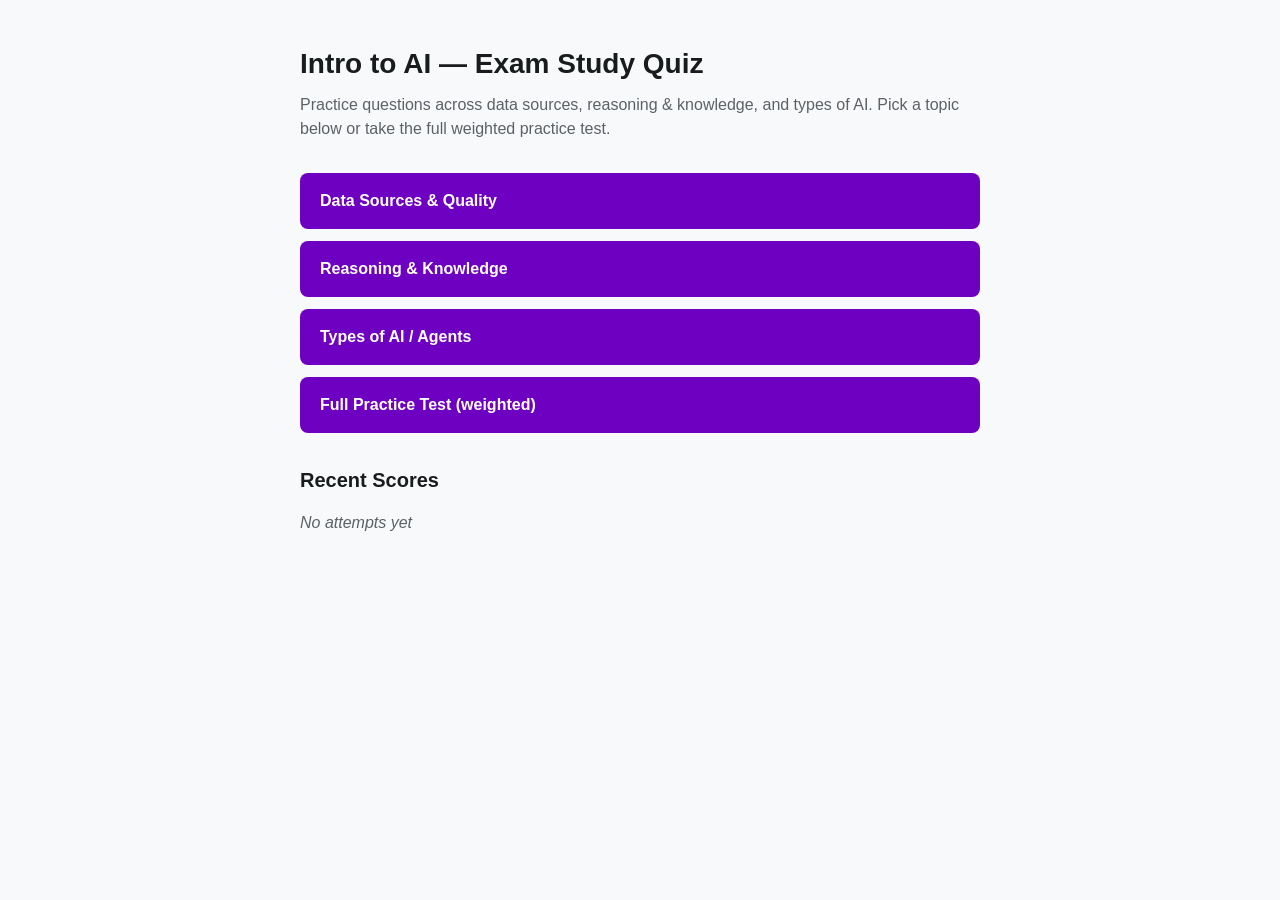
==== index.html @ 42a0de44 "Build initial quiz app: 110 real questions, quiz flow, results, storage Simple flat UI to start; gla" ====
<!DOCTYPE html>
<html lang="en">
<head>
<meta charset="UTF-8">
<meta name="viewport" content="width=device-width, initial-scale=1.0">
<title>Intro to AI — Exam Study Quiz</title>
<link rel="stylesheet" href="css/style.css">
</head>
<body>
<div class="container">
  <h1>Intro to AI — Exam Study Quiz</h1>
  <p class="subtitle">Practice questions across data sources, reasoning &amp; knowledge, and types of AI. Pick a topic below or take the full weighted practice test.</p>

  <div class="topic-list">
    <a class="btn" href="quiz.html?topic=data-sources">Data Sources &amp; Quality</a>
    <a class="btn" href="quiz.html?topic=reasoning-knowledge">Reasoning &amp; Knowledge</a>
    <a class="btn" href="quiz.html?topic=types-of-ai">Types of AI / Agents</a>
    <a class="btn" href="quiz.html?topic=full">Full Practice Test (weighted)</a>
  </div>

  <h2>Recent Scores</h2>
  <ul class="attempt-list" id="attempt-list"></ul>
</div>

<script src="js/storage.js"></script>
<script>
  const TOPIC_LABELS = {
    'data-sources': 'Data Sources & Quality',
    'reasoning-knowledge': 'Reasoning & Knowledge',
    'types-of-ai': 'Types of AI / Agents',
    'full': 'Full Practice Test',
  };

  function renderAttempts() {
    const list = document.getElementById('attempt-list');
    const attempts = getRecentAttempts(10);

    if (attempts.length === 0) {
      list.innerHTML = '<li class="empty-state">No attempts yet</li>';
      return;
    }

    list.innerHTML = attempts.map((a) => {
      const date = new Date(a.date).toLocaleDateString(undefined, { month: 'short', day: 'numeric', year: 'numeric' });
      const pct = a.total > 0 ? Math.round((a.score / a.total) * 100) : 0;
      const topicLabel = TOPIC_LABELS[a.topic] || a.topic;
      return `<li class="attempt-item">
        <span>${date} — <span class="topic">${topicLabel}</span></span>
        <span class="score">${a.score}/${a.total} (${pct}%)</span>
      </li>`;
    }).join('');
  }

  renderAttempts();
</script>
</body>
</html>
---- css/style.css ----
:root {
  --accent: #6e00c1;
  --accent-dark: #52008f;
  --bg: #f8f9fa;
  --surface: #ffffff;
  --text: #191c1d;
  --text-muted: #5c6166;
  --border: #e1e3e4;
  --correct: #1a7f37;
  --incorrect: #ba1a1a;
  --radius: 0.5rem;
}

* {
  box-sizing: border-box;
}

body {
  margin: 0;
  font-family: -apple-system, BlinkMacSystemFont, 'Segoe UI', Roboto, sans-serif;
  background: var(--bg);
  color: var(--text);
  font-size: 16px;
  line-height: 1.5;
}

.container {
  max-width: 720px;
  margin: 0 auto;
  padding: 24px 20px 64px;
}

h1 {
  font-size: 28px;
  margin-bottom: 8px;
}

h2 {
  font-size: 20px;
  margin-top: 32px;
}

p.subtitle {
  color: var(--text-muted);
  margin-top: 0;
  margin-bottom: 32px;
}

.topic-list {
  display: flex;
  flex-direction: column;
  gap: 12px;
}

.btn {
  display: block;
  width: 100%;
  padding: 16px 20px;
  border: none;
  border-radius: var(--radius);
  background: var(--accent);
  color: #fff;
  font-size: 16px;
  font-weight: 600;
  text-align: left;
  cursor: pointer;
  text-decoration: none;
  box-sizing: border-box;
}

.btn:hover {
  background: var(--accent-dark);
}

.btn.secondary {
  background: var(--surface);
  color: var(--accent);
  border: 1px solid var(--accent);
}

.btn.secondary:hover {
  background: #f3ebfb;
}

.btn:disabled {
  opacity: 0.5;
  cursor: not-allowed;
}

.attempt-list {
  list-style: none;
  padding: 0;
  margin: 0;
  display: flex;
  flex-direction: column;
  gap: 8px;
}

.attempt-item {
  background: var(--surface);
  border: 1px solid var(--border);
  border-radius: var(--radius);
  padding: 12px 16px;
  display: flex;
  justify-content: space-between;
  gap: 12px;
  font-size: 14px;
}

.attempt-item .topic {
  font-weight: 600;
}

.attempt-item .score {
  color: var(--accent);
  font-weight: 700;
}

.empty-state {
  color: var(--text-muted);
  font-style: italic;
}

.progress {
  font-size: 14px;
  color: var(--text-muted);
  margin-bottom: 8px;
}

.question-card {
  background: var(--surface);
  border: 1px solid var(--border);
  border-radius: var(--radius);
  padding: 24px;
  margin-bottom: 16px;
}

.question-text {
  font-size: 18px;
  font-weight: 600;
  margin-top: 0;
  margin-bottom: 20px;
}

.choices {
  display: flex;
  flex-direction: column;
  gap: 10px;
}

.choice-btn {
  display: block;
  width: 100%;
  text-align: left;
  padding: 14px 16px;
  border: 1px solid var(--border);
  border-radius: var(--radius);
  background: var(--surface);
  font-size: 15px;
  cursor: pointer;
  color: var(--text);
}

.choice-btn:hover:not(:disabled) {
  border-color: var(--accent);
}

.choice-btn:disabled {
  cursor: default;
}

.choice-btn.correct {
  border-color: var(--correct);
  background: #e9f7ee;
  color: var(--correct);
  font-weight: 600;
}

.choice-btn.incorrect {
  border-color: var(--incorrect);
  background: #fdecec;
  color: var(--incorrect);
  font-weight: 600;
}

.feedback {
  margin-top: 16px;
  padding: 16px;
  border-radius: var(--radius);
  background: #f3f4f5;
}

.feedback.correct {
  background: #e9f7ee;
}

.feedback.incorrect {
  background: #fdecec;
}

.feedback-label {
  font-weight: 700;
  margin-bottom: 4px;
}

.feedback-label.correct {
  color: var(--correct);
}

.feedback-label.incorrect {
  color: var(--incorrect);
}

.score-summary {
  text-align: center;
  background: var(--surface);
  border: 1px solid var(--border);
  border-radius: var(--radius);
  padding: 32px 20px;
  margin-bottom: 24px;
}

.score-summary .score-big {
  font-size: 40px;
  font-weight: 800;
  color: var(--accent);
}

.missed-question {
  background: var(--surface);
  border: 1px solid var(--border);
  border-radius: var(--radius);
  padding: 20px;
  margin-bottom: 16px;
}

.missed-question .label {
  font-size: 13px;
  font-weight: 700;
  text-transform: uppercase;
  color: var(--text-muted);
  margin-top: 12px;
}

.missed-question .your-answer {
  color: var(--incorrect);
}

.missed-question .correct-answer {
  color: var(--correct);
}

.actions {
  display: flex;
  flex-direction: column;
  gap: 12px;
  margin-top: 24px;
}

@media (min-width: 480px) {
  .actions {
    flex-direction: row;
  }
}
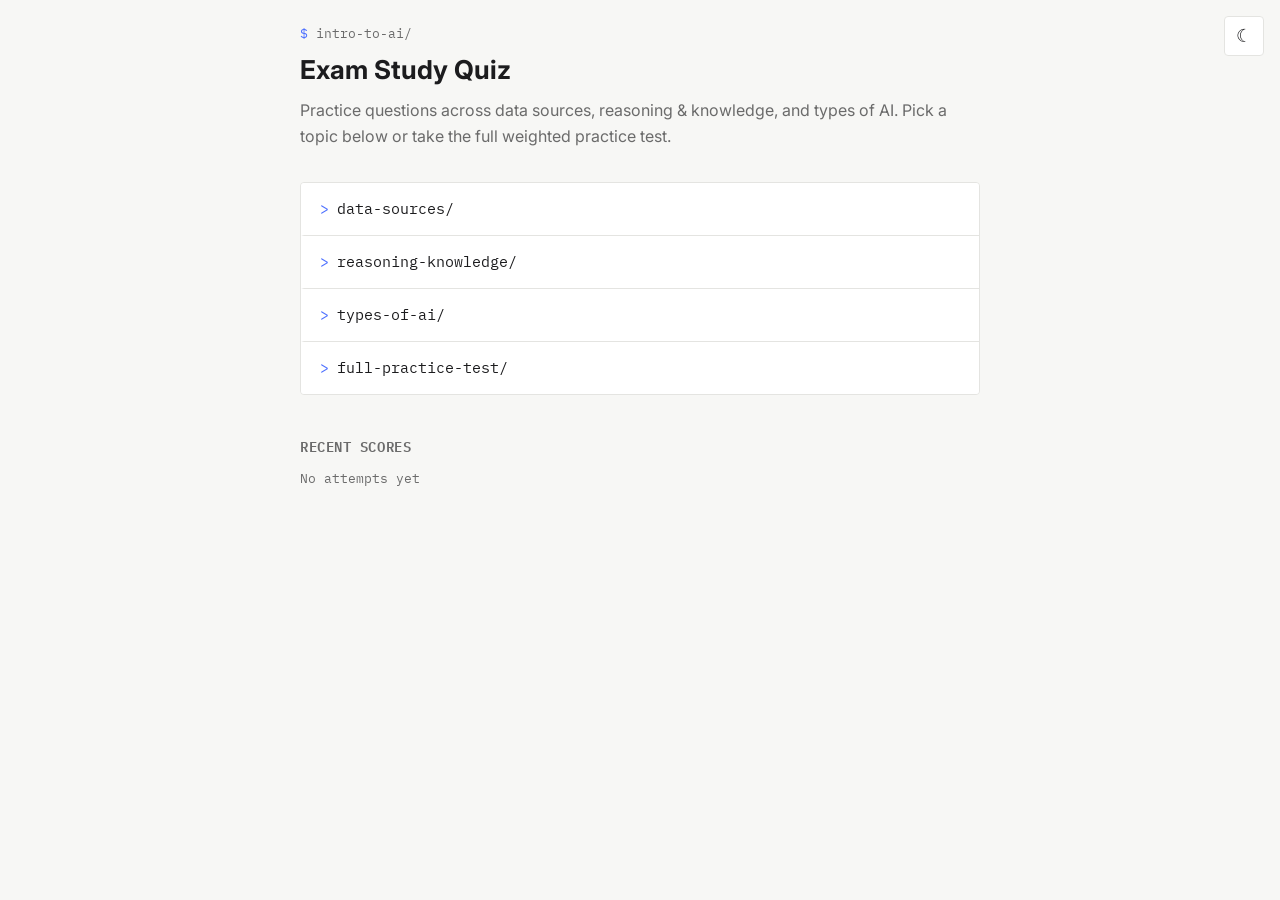
==== commit 47012d8c: "Replace flat design with terminal/IDE aesthetic + day/night theme Directory-listing topic picker, mo" ====
--- a/index.html
+++ b/index.html
@@ -4,18 +4,24 @@
 <meta charset="UTF-8">
 <meta name="viewport" content="width=device-width, initial-scale=1.0">
 <title>Intro to AI — Exam Study Quiz</title>
+<link rel="preconnect" href="https://fonts.googleapis.com">
+<link rel="preconnect" href="https://fonts.gstatic.com" crossorigin>
+<link href="https://fonts.googleapis.com/css2?family=IBM+Plex+Mono:wght@400;500;600;700&family=Inter:wght@400;500;600;700&display=swap" rel="stylesheet">
 <link rel="stylesheet" href="css/style.css">
+<script src="js/theme.js"></script>
 </head>
 <body>
+<button class="theme-toggle" id="theme-toggle" type="button"></button>
 <div class="container">
-  <h1>Intro to AI — Exam Study Quiz</h1>
+  <p class="prompt-line">intro-to-ai/</p>
+  <h1>Exam Study Quiz</h1>
   <p class="subtitle">Practice questions across data sources, reasoning &amp; knowledge, and types of AI. Pick a topic below or take the full weighted practice test.</p>
 
   <div class="topic-list">
-    <a class="btn" href="quiz.html?topic=data-sources">Data Sources &amp; Quality</a>
-    <a class="btn" href="quiz.html?topic=reasoning-knowledge">Reasoning &amp; Knowledge</a>
-    <a class="btn" href="quiz.html?topic=types-of-ai">Types of AI / Agents</a>
-    <a class="btn" href="quiz.html?topic=full">Full Practice Test (weighted)</a>
+    <a class="dir-row" href="quiz.html?topic=data-sources"><span class="dir-prefix">&gt;</span> data-sources/</a>
+    <a class="dir-row" href="quiz.html?topic=reasoning-knowledge"><span class="dir-prefix">&gt;</span> reasoning-knowledge/</a>
+    <a class="dir-row" href="quiz.html?topic=types-of-ai"><span class="dir-prefix">&gt;</span> types-of-ai/</a>
+    <a class="dir-row" href="quiz.html?topic=full"><span class="dir-prefix">&gt;</span> full-practice-test/</a>
   </div>
 
   <h2>Recent Scores</h2>
@@ -25,10 +31,10 @@
 <script src="js/storage.js"></script>
 <script>
   const TOPIC_LABELS = {
-    'data-sources': 'Data Sources & Quality',
-    'reasoning-knowledge': 'Reasoning & Knowledge',
-    'types-of-ai': 'Types of AI / Agents',
-    'full': 'Full Practice Test',
+    'data-sources': 'data-sources',
+    'reasoning-knowledge': 'reasoning-knowledge',
+    'types-of-ai': 'types-of-ai',
+    'full': 'full-practice-test',
   };
 
   function renderAttempts() {
@@ -45,7 +51,7 @@
       const pct = a.total > 0 ? Math.round((a.score / a.total) * 100) : 0;
       const topicLabel = TOPIC_LABELS[a.topic] || a.topic;
       return `<li class="attempt-item">
-        <span>${date} — <span class="topic">${topicLabel}</span></span>
+        <span class="topic">${date} — ${topicLabel}</span>
         <span class="score">${a.score}/${a.total} (${pct}%)</span>
       </li>`;
     }).join('');
--- a/css/style.css
+++ b/css/style.css
@@ -1,27 +1,43 @@
 :root {
-  --accent: #6e00c1;
-  --accent-dark: #52008f;
-  --bg: #f8f9fa;
-  --surface: #ffffff;
-  --text: #191c1d;
-  --text-muted: #5c6166;
-  --border: #e1e3e4;
-  --correct: #1a7f37;
-  --incorrect: #ba1a1a;
-  --radius: 0.5rem;
+  --bg: #F7F7F5;
+  --surface: #FFFFFF;
+  --border: #E4E4E1;
+  --text: #1C1C1E;
+  --text-muted: #6B6B6B;
+
+  --accent: #4C6FFF;
+  --pass: #3FB950;
+  --fail: #F85149;
+
+  --font-mono: 'IBM Plex Mono', ui-monospace, SFMono-Regular, Menlo, Consolas, monospace;
+  --font-sans: 'Inter', system-ui, -apple-system, BlinkMacSystemFont, 'Segoe UI', sans-serif;
+
+  --radius: 4px;
+}
+
+[data-theme="dark"] {
+  --bg: #16171B;
+  --surface: #1E2025;
+  --border: #2C2E33;
+  --text: #E8E8E6;
+  --text-muted: #8A8D93;
 }
 
 * {
   box-sizing: border-box;
 }
 
+html {
+  color-scheme: light dark;
+}
+
 body {
   margin: 0;
-  font-family: -apple-system, BlinkMacSystemFont, 'Segoe UI', Roboto, sans-serif;
+  font-family: var(--font-sans);
   background: var(--bg);
   color: var(--text);
   font-size: 16px;
-  line-height: 1.5;
+  line-height: 1.6;
 }
 
 .container {
@@ -30,62 +46,112 @@
   padding: 24px 20px 64px;
 }
 
+/* Theme toggle */
+
+.theme-toggle {
+  position: fixed;
+  top: 16px;
+  right: 16px;
+  width: 40px;
+  height: 40px;
+  display: flex;
+  align-items: center;
+  justify-content: center;
+  border: 1px solid var(--border);
+  border-radius: var(--radius);
+  background: var(--surface);
+  color: var(--text);
+  font-size: 18px;
+  line-height: 1;
+  cursor: pointer;
+  z-index: 10;
+}
+
+.theme-toggle:hover {
+  border-color: var(--accent);
+}
+
+/* Headings / prompt line */
+
+.prompt-line {
+  font-family: var(--font-mono);
+  font-size: 13px;
+  color: var(--text-muted);
+  margin: 0 0 4px;
+}
+
+.prompt-line::before {
+  content: '$ ';
+  color: var(--accent);
+}
+
 h1 {
-  font-size: 28px;
-  margin-bottom: 8px;
+  font-family: var(--font-sans);
+  font-size: 26px;
+  font-weight: 700;
+  margin: 0 0 8px;
+  color: var(--text);
 }
 
 h2 {
-  font-size: 20px;
-  margin-top: 32px;
+  font-family: var(--font-mono);
+  font-size: 14px;
+  font-weight: 600;
+  text-transform: uppercase;
+  letter-spacing: 0.04em;
+  color: var(--text-muted);
+  margin-top: 40px;
+  margin-bottom: 12px;
 }
 
 p.subtitle {
   color: var(--text-muted);
   margin-top: 0;
   margin-bottom: 32px;
-}
+  font-size: 16px;
+  line-height: 1.6;
+}
+
+/* Directory-listing topic picker */
 
 .topic-list {
   display: flex;
   flex-direction: column;
-  gap: 12px;
-}
-
-.btn {
-  display: block;
-  width: 100%;
-  padding: 16px 20px;
-  border: none;
-  border-radius: var(--radius);
-  background: var(--accent);
-  color: #fff;
-  font-size: 16px;
-  font-weight: 600;
-  text-align: left;
-  cursor: pointer;
+  border: 1px solid var(--border);
+  border-radius: var(--radius);
+  overflow: hidden;
+}
+
+.dir-row {
+  display: flex;
+  align-items: center;
+  gap: 8px;
+  padding: 14px 16px;
+  font-family: var(--font-mono);
+  font-size: 15px;
+  color: var(--text);
   text-decoration: none;
-  box-sizing: border-box;
-}
-
-.btn:hover {
-  background: var(--accent-dark);
-}
-
-.btn.secondary {
-  background: var(--surface);
-  color: var(--accent);
-  border: 1px solid var(--accent);
-}
-
-.btn.secondary:hover {
-  background: #f3ebfb;
-}
-
-.btn:disabled {
-  opacity: 0.5;
-  cursor: not-allowed;
-}
+  background: var(--surface);
+  border-left: 3px solid transparent;
+  border-bottom: 1px solid var(--border);
+  transition: background 0.1s ease, border-color 0.1s ease;
+}
+
+.dir-row:last-child {
+  border-bottom: none;
+}
+
+.dir-row .dir-prefix {
+  color: var(--accent);
+}
+
+.dir-row:hover,
+.dir-row:focus-visible {
+  background: color-mix(in srgb, var(--accent) 8%, var(--surface));
+  border-left-color: var(--accent);
+}
+
+/* Recent scores */
 
 .attempt-list {
   list-style: none;
@@ -100,46 +166,137 @@
   background: var(--surface);
   border: 1px solid var(--border);
   border-radius: var(--radius);
-  padding: 12px 16px;
+  padding: 10px 16px;
   display: flex;
   justify-content: space-between;
   gap: 12px;
+  font-family: var(--font-mono);
+  font-size: 13px;
+}
+
+.attempt-item .topic {
+  color: var(--text);
+}
+
+.attempt-item .score {
+  color: var(--accent);
+  font-weight: 600;
+}
+
+.empty-state {
+  color: var(--text-muted);
+  font-family: var(--font-mono);
+  font-size: 13px;
+  font-style: normal;
+}
+
+/* Buttons (generic) */
+
+.btn {
+  display: inline-block;
+  padding: 12px 20px;
+  border: 1px solid var(--accent);
+  border-radius: var(--radius);
+  background: var(--accent);
+  color: #fff;
+  font-family: var(--font-mono);
   font-size: 14px;
-}
-
-.attempt-item .topic {
   font-weight: 600;
-}
-
-.attempt-item .score {
-  color: var(--accent);
-  font-weight: 700;
-}
-
-.empty-state {
-  color: var(--text-muted);
-  font-style: italic;
+  text-align: center;
+  cursor: pointer;
+  text-decoration: none;
+}
+
+.btn:hover {
+  filter: brightness(1.08);
+}
+
+.btn.secondary {
+  background: var(--surface);
+  color: var(--text);
+  border: 1px solid var(--border);
+}
+
+.btn.secondary:hover {
+  border-color: var(--accent);
+  color: var(--accent);
+}
+
+.btn:disabled {
+  opacity: 0.5;
+  cursor: not-allowed;
+}
+
+.btn:focus-visible,
+.dir-row:focus-visible,
+.choice-btn:focus-visible,
+.exit-btn:focus-visible,
+.theme-toggle:focus-visible {
+  outline: 2px solid var(--accent);
+  outline-offset: 2px;
+}
+
+/* Quiz header / progress bar */
+
+.quiz-header {
+  display: flex;
+  justify-content: space-between;
+  align-items: center;
+  gap: 12px;
+  margin-bottom: 20px;
 }
 
 .progress {
-  font-size: 14px;
-  color: var(--text-muted);
-  margin-bottom: 8px;
-}
+  font-family: var(--font-mono);
+  font-size: 13px;
+  color: var(--text-muted);
+  white-space: nowrap;
+}
+
+.progress .bar-filled {
+  color: var(--accent);
+}
+
+.progress .bar-empty {
+  color: var(--border);
+}
+
+.exit-btn {
+  flex-shrink: 0;
+  padding: 8px 14px;
+  border: 1px solid var(--border);
+  border-radius: var(--radius);
+  background: var(--surface);
+  color: var(--text-muted);
+  font-family: var(--font-mono);
+  font-size: 12px;
+  font-weight: 600;
+  cursor: pointer;
+}
+
+.exit-btn:hover {
+  border-color: var(--fail);
+  color: var(--fail);
+}
+
+/* Question card */
 
 .question-card {
   background: var(--surface);
   border: 1px solid var(--border);
   border-radius: var(--radius);
-  padding: 24px;
+  padding: 28px;
   margin-bottom: 16px;
 }
 
 .question-text {
-  font-size: 18px;
+  font-family: var(--font-sans);
+  font-size: 19px;
   font-weight: 600;
+  line-height: 1.6;
   margin-top: 0;
-  margin-bottom: 20px;
+  margin-bottom: 22px;
+  color: var(--text);
 }
 
 .choices {
@@ -149,16 +306,27 @@
 }
 
 .choice-btn {
-  display: block;
+  display: flex;
+  align-items: baseline;
+  gap: 10px;
   width: 100%;
   text-align: left;
-  padding: 14px 16px;
-  border: 1px solid var(--border);
-  border-radius: var(--radius);
-  background: var(--surface);
+  padding: 13px 16px;
+  border: 1px solid var(--border);
+  border-radius: var(--radius);
+  background: var(--bg);
+  font-family: var(--font-sans);
   font-size: 15px;
+  line-height: 1.5;
   cursor: pointer;
   color: var(--text);
+}
+
+.choice-btn .choice-letter {
+  font-family: var(--font-mono);
+  color: var(--text-muted);
+  font-size: 13px;
+  flex-shrink: 0;
 }
 
 .choice-btn:hover:not(:disabled) {
@@ -170,46 +338,126 @@
 }
 
 .choice-btn.correct {
-  border-color: var(--correct);
-  background: #e9f7ee;
-  color: var(--correct);
-  font-weight: 600;
+  border-color: var(--pass);
+  color: var(--text);
+}
+
+.choice-btn.correct .choice-letter {
+  color: var(--pass);
 }
 
 .choice-btn.incorrect {
-  border-color: var(--incorrect);
-  background: #fdecec;
-  color: var(--incorrect);
-  font-weight: 600;
-}
-
-.feedback {
-  margin-top: 16px;
-  padding: 16px;
-  border-radius: var(--radius);
-  background: #f3f4f5;
-}
-
-.feedback.correct {
-  background: #e9f7ee;
-}
-
-.feedback.incorrect {
-  background: #fdecec;
-}
-
-.feedback-label {
+  border-color: var(--fail);
+  color: var(--text);
+}
+
+.choice-btn.incorrect .choice-letter {
+  color: var(--fail);
+}
+
+.choice-btn.selected {
+  border-color: var(--accent);
+}
+
+.choice-btn.selected .choice-letter {
+  color: var(--accent);
+}
+
+/* Test-runner style feedback */
+
+.test-output {
+  margin-top: 18px;
+  padding: 14px 16px;
+  border-radius: var(--radius);
+  background: var(--bg);
+  font-family: var(--font-mono);
+  font-size: 14px;
+}
+
+@media (prefers-reduced-motion: no-preference) {
+  .test-output {
+    animation: fade-in 0.15s ease-out;
+  }
+}
+
+@keyframes fade-in {
+  from {
+    opacity: 0;
+  }
+  to {
+    opacity: 1;
+  }
+}
+
+.test-line {
   font-weight: 700;
-  margin-bottom: 4px;
-}
-
-.feedback-label.correct {
-  color: var(--correct);
-}
-
-.feedback-label.incorrect {
-  color: var(--incorrect);
-}
+  margin-bottom: 6px;
+}
+
+.test-line.pass {
+  color: var(--pass);
+}
+
+.test-line.fail {
+  color: var(--fail);
+}
+
+.test-comment {
+  color: var(--text-muted);
+  font-family: var(--font-sans);
+  font-size: 14px;
+  line-height: 1.6;
+}
+
+/* Modal */
+
+.modal-overlay {
+  position: fixed;
+  inset: 0;
+  background: rgba(0, 0, 0, 0.5);
+  display: flex;
+  align-items: center;
+  justify-content: center;
+  padding: 20px;
+  z-index: 20;
+}
+
+.modal-overlay[hidden] {
+  display: none;
+}
+
+.modal {
+  background: var(--surface);
+  border: 1px solid var(--border);
+  border-radius: var(--radius);
+  padding: 24px;
+  max-width: 420px;
+  width: 100%;
+}
+
+.modal p {
+  margin-top: 0;
+  font-size: 15px;
+  line-height: 1.6;
+  color: var(--text);
+}
+
+.modal-actions {
+  display: flex;
+  gap: 10px;
+  margin-top: 20px;
+}
+
+.modal-actions .btn {
+  flex: 1;
+}
+
+.btn.danger {
+  background: var(--fail);
+  border-color: var(--fail);
+}
+
+/* Score summary */
 
 .score-summary {
   text-align: center;
@@ -221,33 +469,38 @@
 }
 
 .score-summary .score-big {
-  font-size: 40px;
-  font-weight: 800;
-  color: var(--accent);
-}
+  font-family: var(--font-mono);
+  font-size: 36px;
+  font-weight: 700;
+  color: var(--accent);
+}
+
+/* Missed questions */
 
 .missed-question {
   background: var(--surface);
   border: 1px solid var(--border);
   border-radius: var(--radius);
-  padding: 20px;
+  padding: 20px 24px;
   margin-bottom: 16px;
 }
 
 .missed-question .label {
-  font-size: 13px;
+  font-family: var(--font-mono);
+  font-size: 11px;
   font-weight: 700;
+  letter-spacing: 0.06em;
   text-transform: uppercase;
   color: var(--text-muted);
-  margin-top: 12px;
+  margin-top: 14px;
 }
 
 .missed-question .your-answer {
-  color: var(--incorrect);
+  color: var(--fail);
 }
 
 .missed-question .correct-answer {
-  color: var(--correct);
+  color: var(--pass);
 }
 
 .actions {
@@ -262,3 +515,16 @@
     flex-direction: row;
   }
 }
+
+@media (max-width: 480px) {
+  .theme-toggle {
+    top: 12px;
+    right: 12px;
+    width: 36px;
+    height: 36px;
+  }
+
+  .container {
+    padding-top: 56px;
+  }
+}
